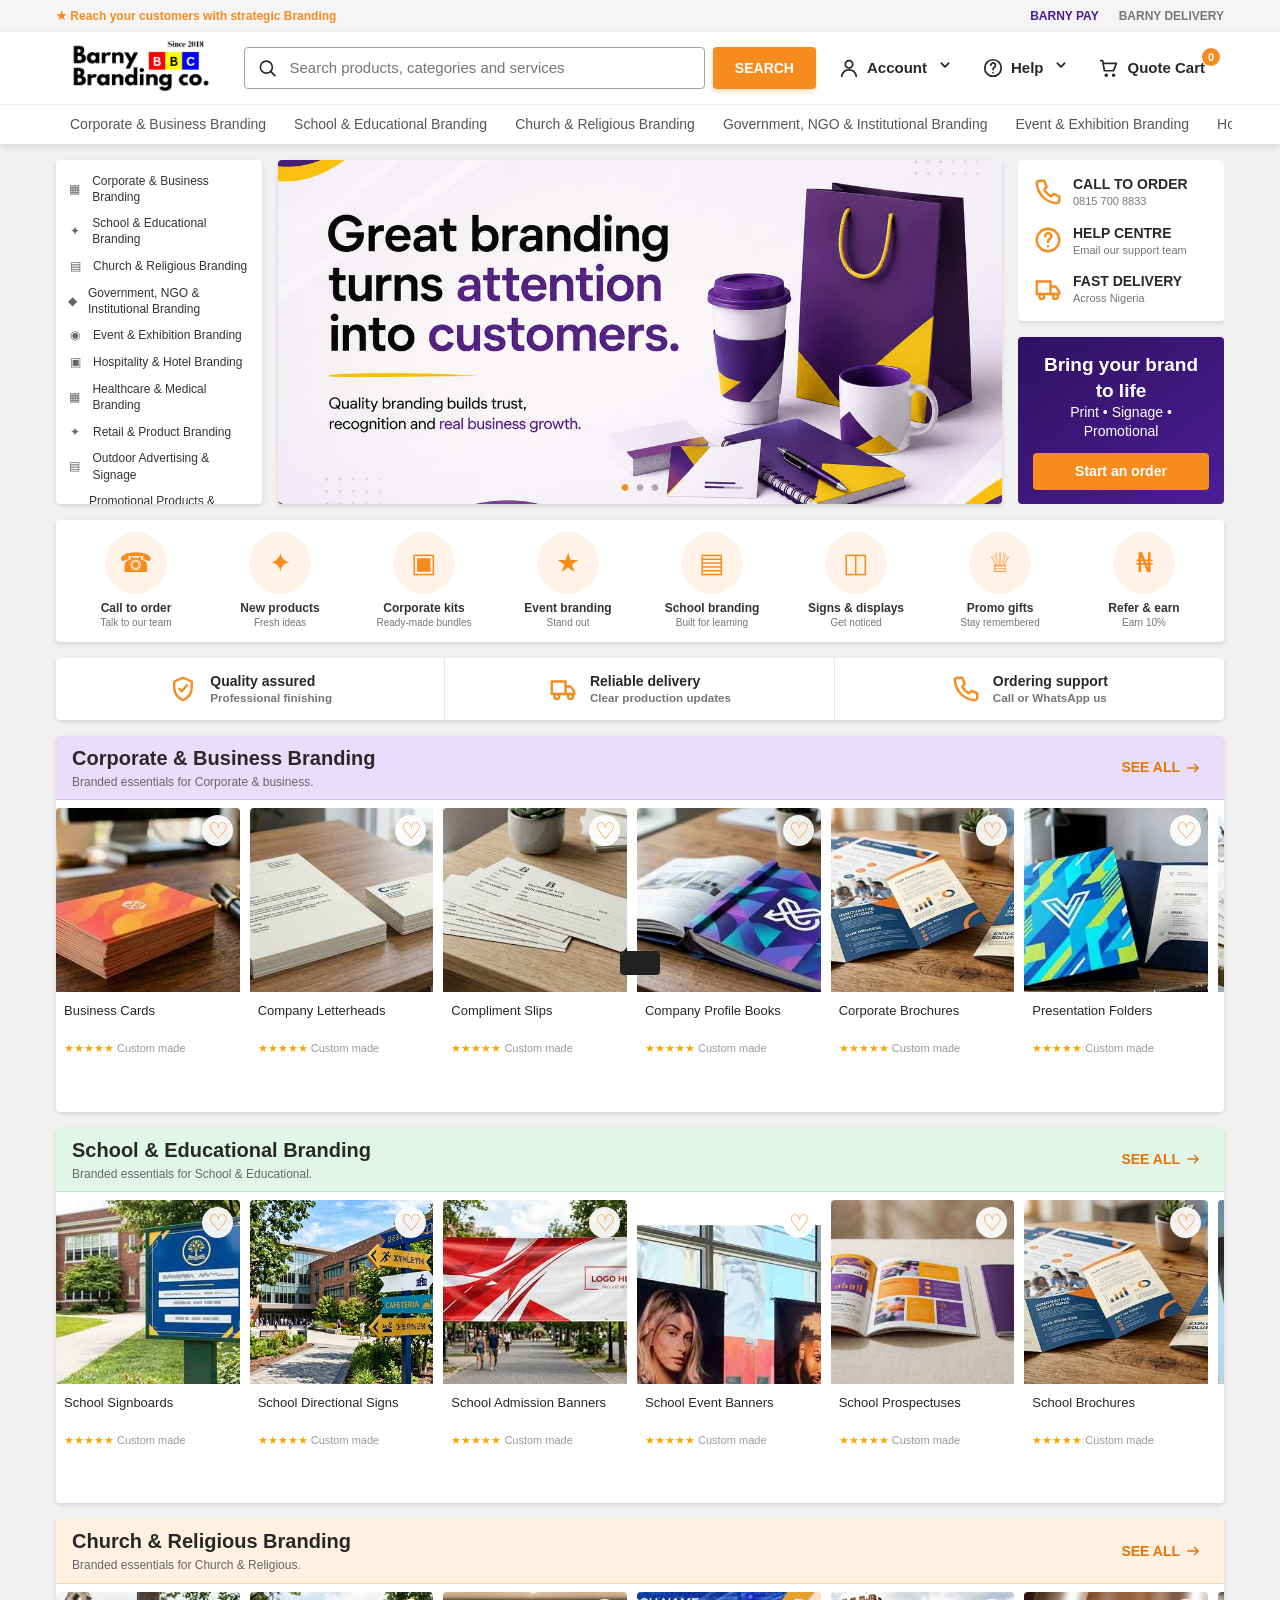
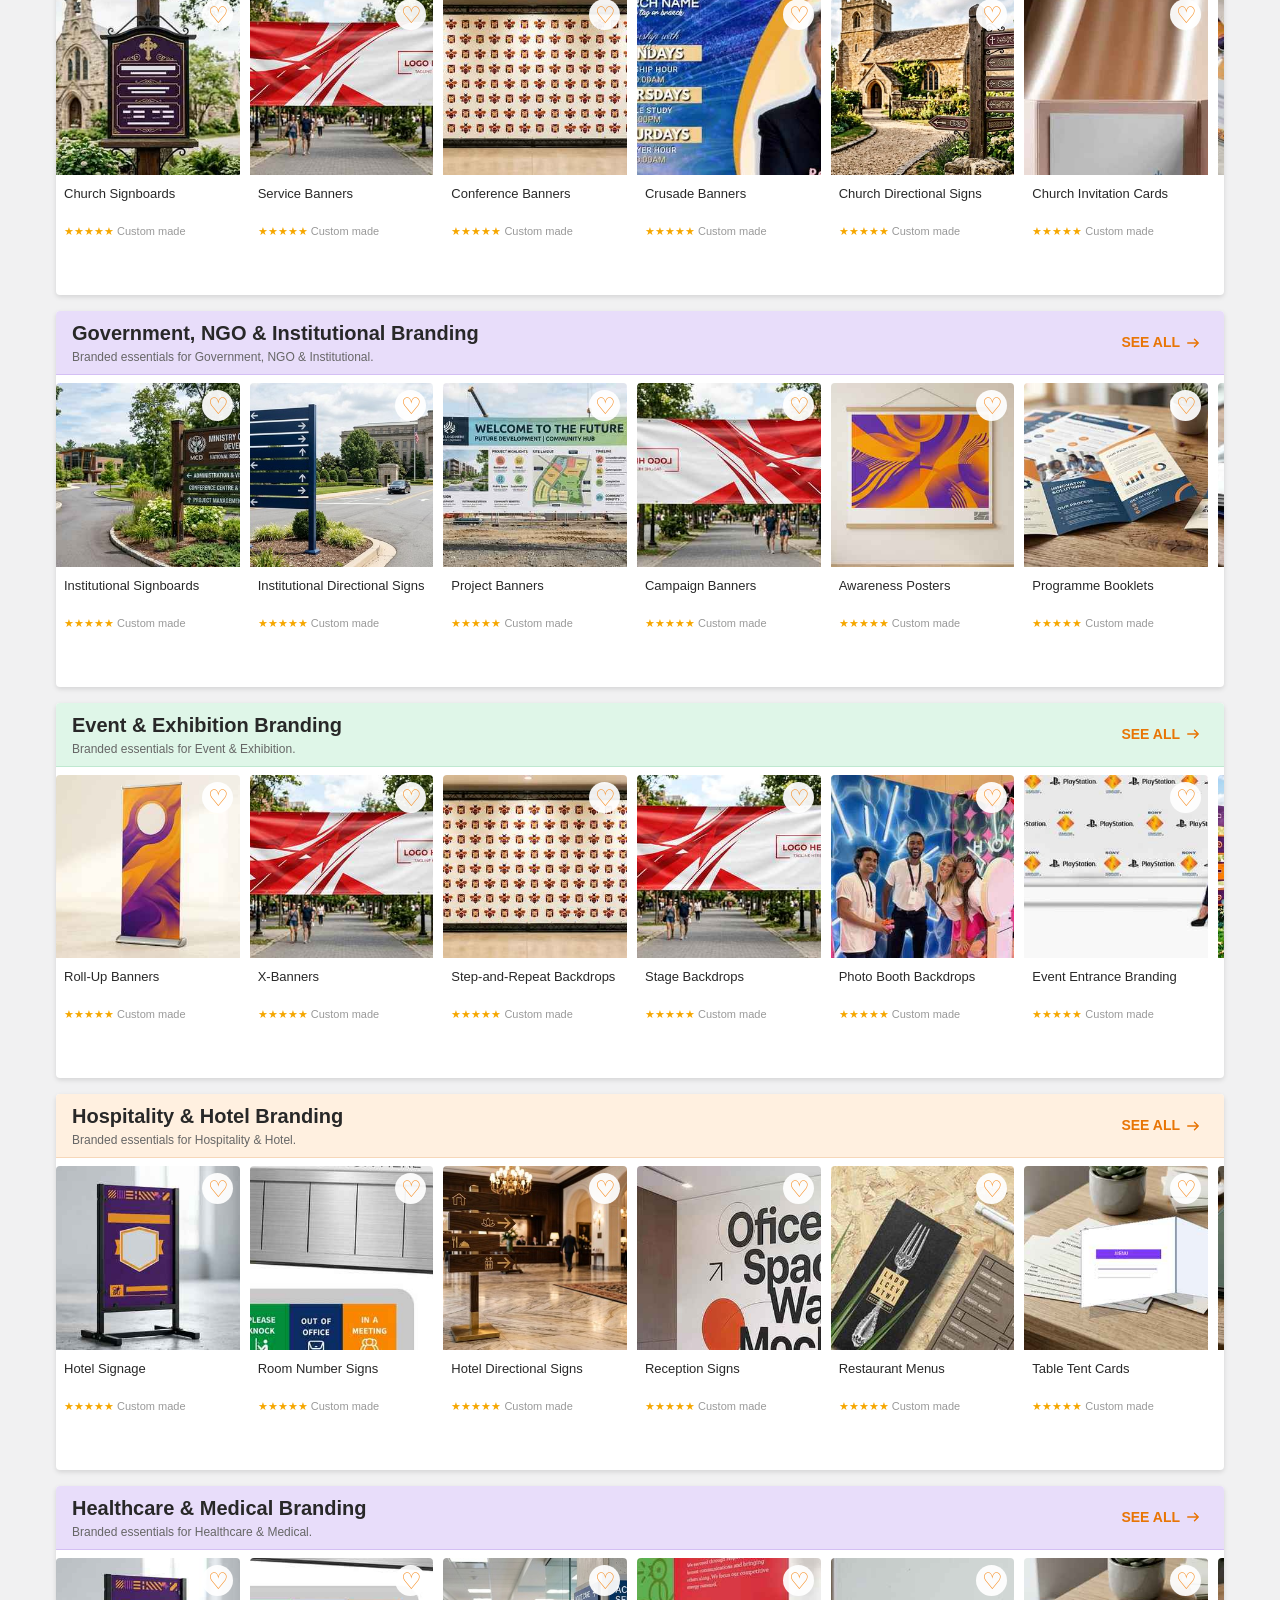
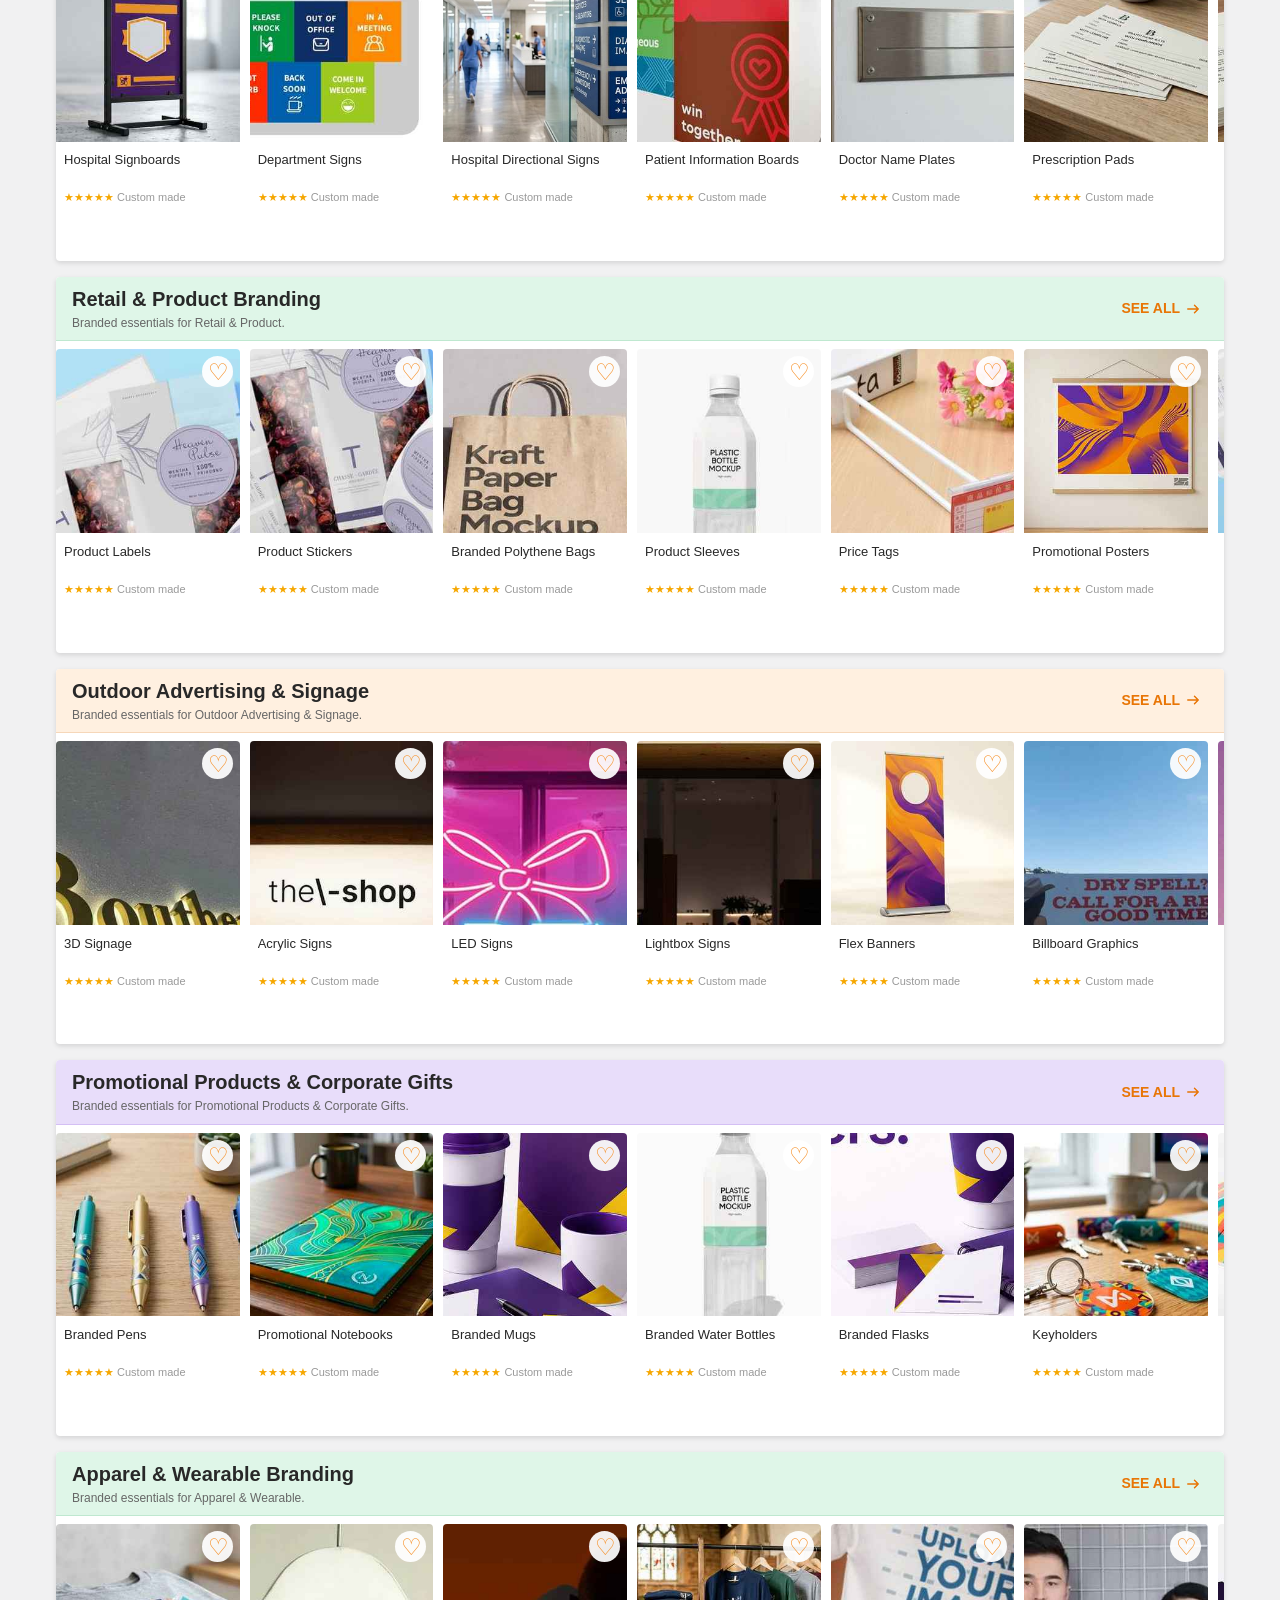
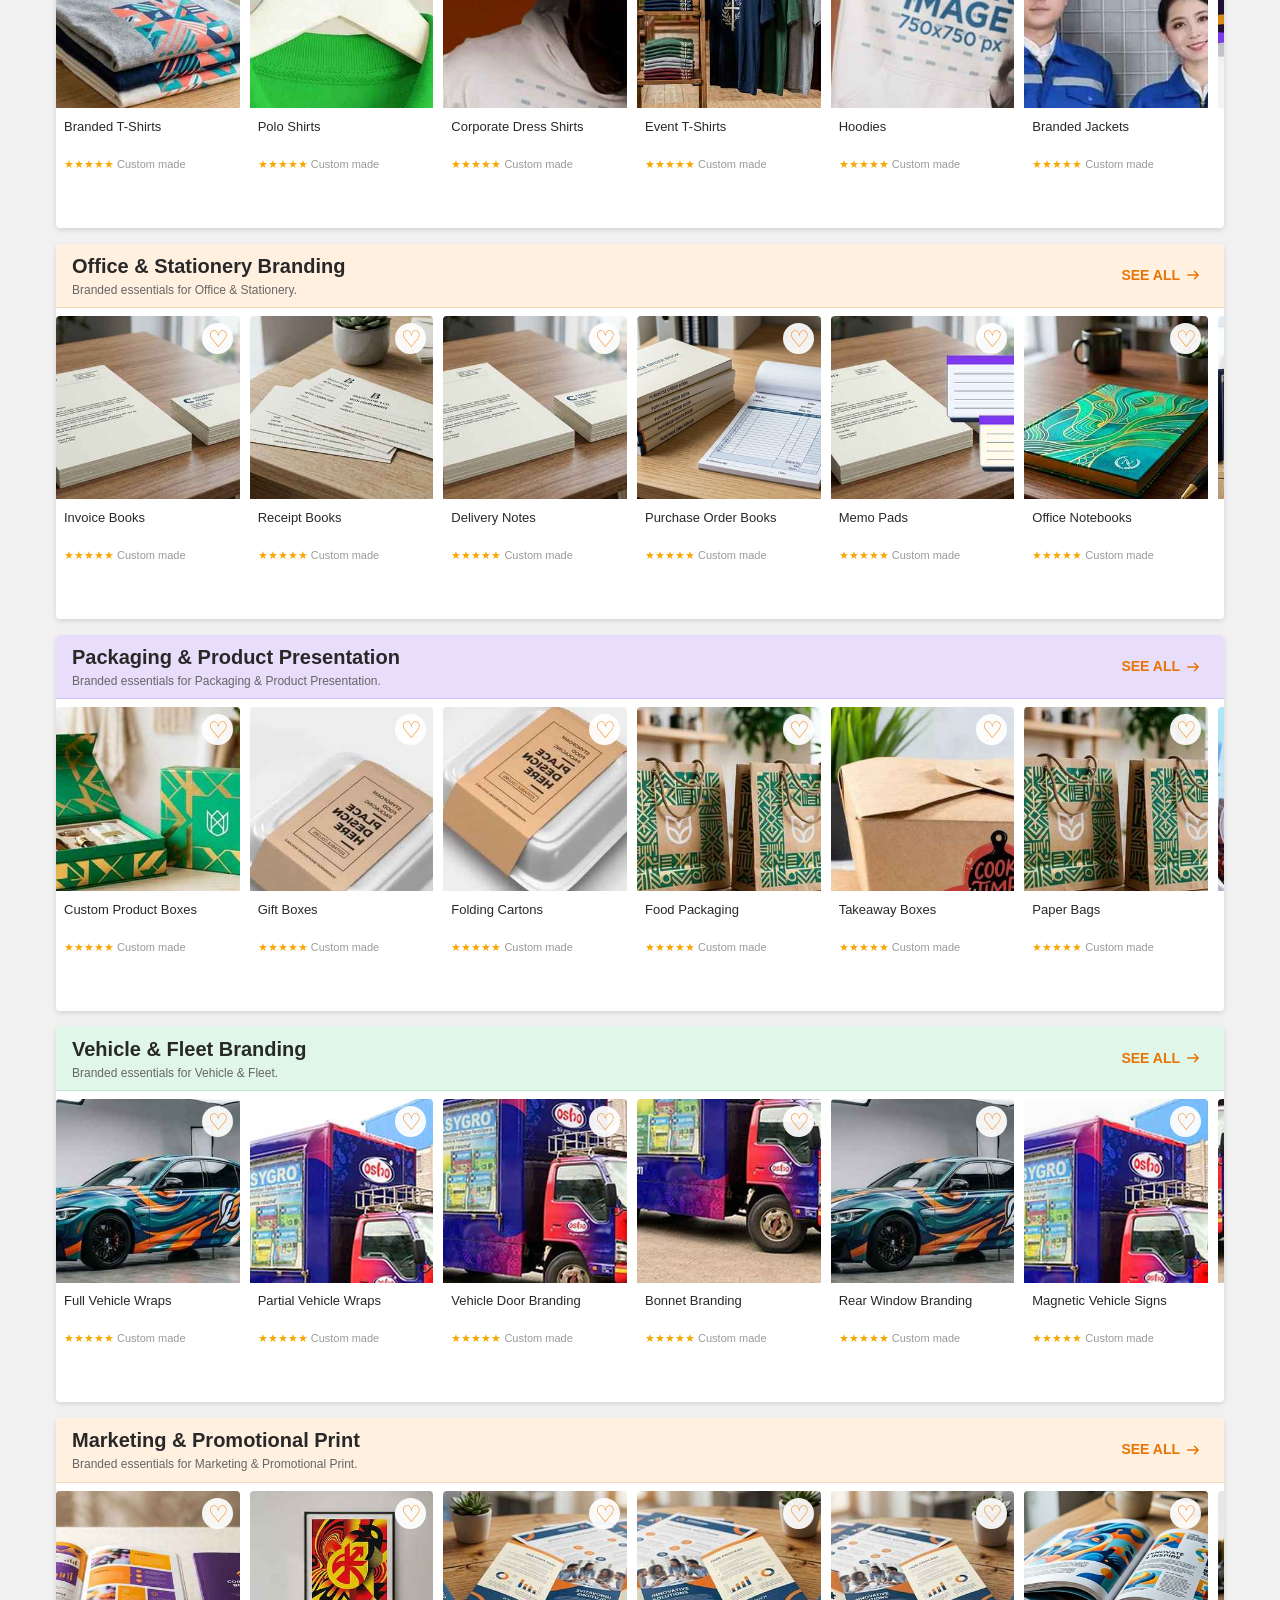
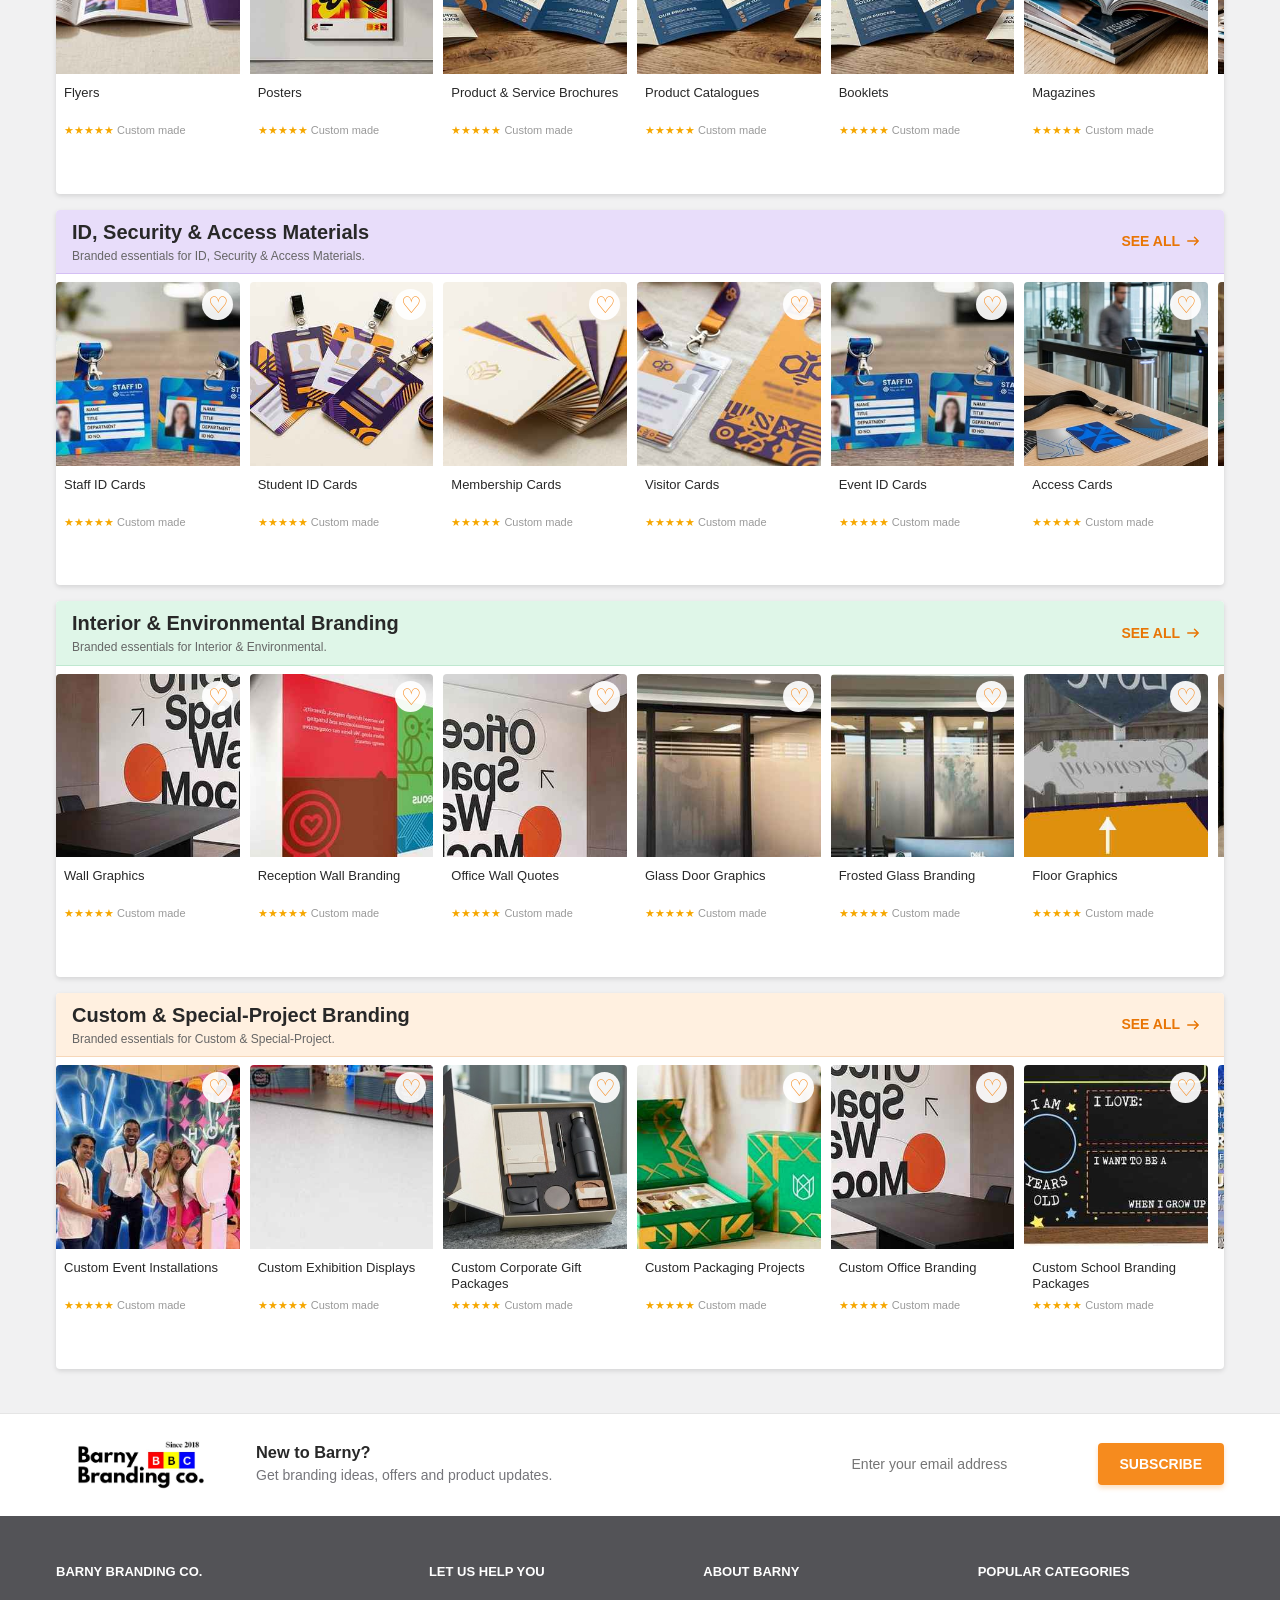
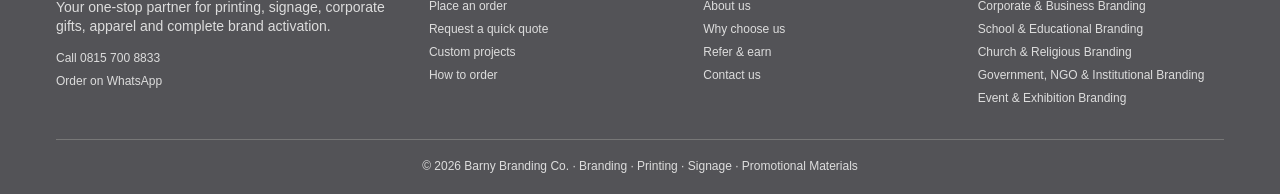
==== barny-ordering-site.html @ 915994c2 "Initial commit: existing storefront/portal + platform migration Adds supabase/migrations/002_platfor" ====
<!doctype html><html lang="en"><head><meta charset="utf-8"><meta name="viewport" content="width=device-width,initial-scale=1"><title>Barny Branding Co. | Order Print, Signage & Promotional Branding</title><meta name="description" content="Browse and request quotes for 234 custom branding products from Barny Branding Co."><style>
:root{--orange:#f68b1e;--orange-dark:#e87505;--purple:#4c1d95;--ink:#282828;--muted:#75757a;--bg:#f1f1f2;--line:#e5e5e5;--green:#15a85a;--shadow:0 2px 5px rgba(0,0,0,.12)}*{box-sizing:border-box}html{scroll-behavior:smooth;scroll-padding-top:140px}body{margin:0;background:var(--bg);color:var(--ink);font:14px/1.35 Arial,Helvetica,sans-serif}button,input,textarea,select{font:inherit}button,a{-webkit-tap-highlight-color:transparent}svg{width:22px;height:22px;fill:none;stroke:currentColor;stroke-width:1.9;stroke-linecap:round;stroke-linejoin:round}.wrap{max-width:1184px;margin:auto;padding:0 8px}.topline{height:32px;background:#f5f5f5;color:#555;font-size:12px}.topline .wrap{height:100%;display:flex;align-items:center;justify-content:space-between}.topline a{color:var(--orange);font-weight:700;text-decoration:none}.ventures{display:flex;gap:20px;font-weight:700;color:#777}.ventures span:first-child{color:var(--purple)}.header{position:sticky;top:0;z-index:50;background:#fff;box-shadow:0 2px 7px rgba(0,0,0,.13)}.headrow{height:72px;display:flex;align-items:center;gap:18px}.logo img{width:170px;height:54px;object-fit:contain}.search{display:flex;flex:1;gap:8px;min-width:0}.searchbox{height:42px;border:1px solid #a3a3a6;border-radius:4px;display:flex;align-items:center;gap:10px;padding:0 12px;flex:1}.searchbox:focus-within{border-color:var(--orange);box-shadow:0 0 0 1px var(--orange)}.searchbox input{border:0;outline:0;width:100%;font-size:15px}.search button,.orange-btn{height:42px;padding:0 22px;border:0;border-radius:4px;background:var(--orange);color:#fff;text-transform:uppercase;font-weight:700;box-shadow:0 3px 5px rgba(246,139,30,.28);cursor:pointer}.search button:hover,.orange-btn:hover{background:var(--orange-dark)}.head-action{display:flex;align-items:center;gap:7px;border:0;background:none;color:inherit;text-decoration:none;font-size:15px;font-weight:700;white-space:nowrap;padding:10px 4px;cursor:pointer}.head-action:hover{color:var(--orange)}.cart-count{background:var(--orange);color:#fff;border-radius:10px;font-size:11px;min-width:18px;padding:2px 5px;text-align:center;margin-left:-10px;margin-top:-22px}.navstrip{border-top:1px solid #eee;background:#fff}.navstrip .wrap{display:flex;overflow:auto;scrollbar-width:none}.navstrip button{padding:10px 14px;border:0;background:none;white-space:nowrap;color:#555;cursor:pointer}.navstrip button:hover{color:var(--orange)}main{padding:16px 0 28px}.hero-grid{display:grid;grid-template-columns:206px 1fr 206px;gap:16px;height:344px}.sidecats,.sideinfo,.slider{background:#fff;border-radius:4px;box-shadow:var(--shadow);overflow:hidden}.sidecats{padding:8px 0}.sidecats a{display:flex;align-items:center;gap:9px;padding:5px 10px;color:#333;text-decoration:none;font-size:12px;min-height:27px}.sidecats a span{width:18px;text-align:center;color:#666}.sidecats a:hover{color:var(--orange)}.slider{position:relative}.slide{position:absolute;inset:0;opacity:0;transition:opacity .5s}.slide.active{opacity:1}.slide img{width:100%;height:100%;object-fit:cover}.dots{position:absolute;bottom:12px;left:50%;transform:translateX(-50%);z-index:2;display:flex;gap:6px}.dots button{width:9px;height:9px;border-radius:50%;padding:0;border:1px solid #fff;background:#aaa}.dots button.active{background:var(--orange)}.sideinfo{background:transparent;box-shadow:none;display:grid;grid-template-rows:1fr 1fr;gap:16px}.info-card{background:#fff;border-radius:4px;box-shadow:var(--shadow);padding:15px}.info-line{display:flex;gap:10px;align-items:center;margin-bottom:15px;color:inherit;text-decoration:none}.info-line:last-child{margin:0}.info-line svg{color:var(--orange);width:30px;height:30px}.info-line b,.info-line small{display:block}.info-line small{font-size:11px;color:var(--muted)}.purple-card{background:linear-gradient(145deg,#2f1261,var(--purple));color:#fff;display:flex;flex-direction:column;justify-content:center;text-align:center}.purple-card b{font-size:19px}.purple-card a{margin-top:12px;color:#fff;background:var(--orange);padding:9px;border-radius:4px;text-decoration:none;font-weight:bold}.quicklinks{background:#fff;border-radius:4px;box-shadow:var(--shadow);margin:16px 0;padding:12px;display:grid;grid-template-columns:repeat(8,1fr);gap:8px}.quicklinks a{text-decoration:none;color:#333;text-align:center;min-width:0}.quicklinks span{margin:auto;width:62px;height:62px;border-radius:50%;display:grid;place-items:center;background:#fff3e8;color:var(--orange);font-size:27px}.quicklinks b,.quicklinks small{display:block;white-space:nowrap;overflow:hidden;text-overflow:ellipsis}.quicklinks b{font-size:12px;margin-top:6px}.quicklinks small{font-size:10px;color:var(--muted)}.trust{display:grid;grid-template-columns:repeat(3,1fr);background:#fff;border-radius:4px;margin-bottom:16px;box-shadow:var(--shadow)}.trust div{display:flex;gap:12px;align-items:center;justify-content:center;padding:14px;border-right:1px solid var(--line)}.trust div:last-child{border:0}.trust svg{color:var(--orange);width:30px;height:30px}.trust small{display:block;color:var(--muted)}.shelf{background:#fff;border-radius:4px;box-shadow:var(--shadow);margin:0 0 16px;overflow:hidden}.shelf-head{min-height:52px;background:#fff0e0;border-bottom:1px solid #f6d7b9;display:flex;align-items:center;justify-content:space-between;padding:9px 16px}.shelf:nth-of-type(3n+1) .shelf-head{background:#e8ddfa;border-color:#d4bff4}.shelf:nth-of-type(3n+2) .shelf-head{background:#dff6e8;border-color:#bfe8d0}.shelf-head h2{margin:0;font-size:20px}.shelf-head p{margin:2px 0 0;color:#666;font-size:12px}.see-all{border:0;background:none;text-transform:uppercase;color:var(--orange-dark);font-weight:700;display:flex;align-items:center;gap:4px;cursor:pointer}.see-all svg{width:18px}.rail{display:grid;grid-auto-flow:column;grid-auto-columns:calc((100% - 50px)/6);gap:10px;overflow-x:auto;padding:8px;scroll-snap-type:x proximity;scrollbar-width:thin}.product{position:relative;border-radius:4px;min-width:0;scroll-snap-align:start;overflow:hidden;transition:.2s;background:#fff}.product:hover{box-shadow:0 3px 12px rgba(0,0,0,.18);transform:translateY(-2px)}.product-open{display:block;width:100%;aspect-ratio:1;border:0;background:#fff;padding:0;cursor:pointer}.product img{width:100%;height:100%;object-fit:cover}.wish{position:absolute;right:7px;top:7px;z-index:2;width:31px;height:31px;border:0;border-radius:50%;background:rgba(255,255,255,.93);color:var(--orange);font-size:23px;cursor:pointer}.product-copy{padding:6px 8px 10px}.product h3{font-size:13px;font-weight:400;line-height:1.25;height:33px;overflow:hidden;margin:0 0 4px}.product p{display:none}.rating{color:#f6a700;font-size:11px;margin:5px 0}.rating span{color:#999}.add{width:100%;height:33px;border:0;border-radius:4px;background:var(--orange);color:#fff;font-weight:bold;display:flex;align-items:center;justify-content:center;gap:6px;opacity:0;cursor:pointer}.product:hover .add{opacity:1}.add svg{width:17px}.shelf.expanded .rail{grid-auto-flow:row;grid-template-columns:repeat(6,1fr);overflow:visible}.footer-news{background:#fff;color:var(--ink);padding:26px 0;border-top:1px solid var(--line)}.footer-news .wrap{display:flex;align-items:center;gap:30px}.footer-news img{width:170px;height:50px;object-fit:contain;background:#fff;border-radius:3px}.footer-news h3{margin:0}.footer-news p{margin:3px 0;color:var(--muted)}.newsletter{margin-left:auto;display:flex;gap:8px}.newsletter input{width:250px;padding:12px;border-radius:3px;border:0}footer{background:#535357;color:#ddd;padding:30px 0 20px}.footgrid{display:grid;grid-template-columns:1.4fr 1fr 1fr 1fr;gap:28px}footer h4{color:#fff;text-transform:uppercase;font-size:13px}footer a{display:block;color:#ddd;text-decoration:none;font-size:12px;margin:7px 0}footer a:hover{text-decoration:underline}.copyright{border-top:1px solid #777;margin-top:25px;padding-top:18px;text-align:center;font-size:12px}.overlay{position:fixed;inset:0;background:rgba(0,0,0,.55);z-index:90;display:none}.overlay.open{display:block}.drawer{position:absolute;right:0;top:0;height:100%;width:min(430px,96vw);background:#fff;display:flex;flex-direction:column}.drawer-head{display:flex;justify-content:space-between;align-items:center;padding:18px;border-bottom:1px solid var(--line)}.drawer-head h2{margin:0}.iconbtn{border:0;background:none;cursor:pointer}.cart-list{padding:12px;overflow:auto;flex:1}.cart-empty{text-align:center;padding:60px 20px;color:#777}.cart-item{display:grid;grid-template-columns:70px 1fr auto;gap:10px;border-bottom:1px solid var(--line);padding:10px 0}.cart-item img{width:70px;height:70px;object-fit:cover}.cart-item h4{margin:0;font-size:13px}.qty{display:flex;gap:9px;align-items:center;margin-top:9px}.qty button{border:0;background:var(--orange);color:#fff;width:26px;height:26px;border-radius:3px}.remove{border:0;background:none;color:#d33;cursor:pointer}.drawer-foot{padding:14px;border-top:1px solid var(--line)}.drawer-foot .orange-btn{width:100%}.budget-note{margin:0 0 12px;padding:12px 13px;border-radius:5px;background:#fff5e9;border:1px solid #f6d2ab;color:#5b3a19;font-size:12px;line-height:1.5}.budget-note strong{display:block;color:var(--orange-dark);font-size:13px;margin-bottom:2px}.budget-note.after{margin:12px 0 0;background:#f4eefc;border-color:#d9c9ef;color:#4c3566}.modal{position:fixed;inset:0;background:rgba(0,0,0,.55);z-index:100;display:none;place-items:center;padding:15px}.modal.open{display:grid}.modal-card{position:relative;background:#fff;width:min(760px,100%);max-height:92vh;overflow:auto;border-radius:5px;padding:18px;display:grid;grid-template-columns:1fr 1fr;gap:22px}.modal-card>img{width:100%;aspect-ratio:1;object-fit:cover}.modal-card h2{font-size:23px}.modal-close{position:absolute;right:10px;top:10px;background:#fff;border-radius:50%;box-shadow:var(--shadow);z-index:2}.modal-card label{font-weight:bold;display:block;margin:12px 0 5px}.modal-card input,.modal-card textarea,.modal-card select{width:100%;padding:10px;border:1px solid #aaa;border-radius:4px}.modal-card textarea{min-height:80px}.info-page{display:block;max-width:820px;padding:32px}.info-page h2{margin:0 45px 8px 0;font-size:27px}.info-page .lead{font-size:16px;color:#666;max-width:690px}.info-grid{display:grid;grid-template-columns:repeat(3,1fr);gap:14px;margin-top:22px}.info-block{padding:18px;border:1px solid var(--line);border-radius:5px;background:#fafafa}.info-block .number{width:38px;height:38px;border-radius:50%;display:grid;place-items:center;background:var(--orange);color:#fff;font-size:18px;font-weight:bold;margin-bottom:12px}.info-block h3{margin:0 0 8px}.info-block p{margin:0;color:#666;line-height:1.55}.contact-options{display:grid;grid-template-columns:1fr 1fr;gap:14px;margin-top:22px}.contact-options a{display:flex;align-items:center;gap:12px;padding:18px;border:1px solid var(--line);border-radius:5px;color:var(--ink);text-decoration:none}.contact-options a:hover{border-color:var(--orange);color:var(--orange)}.contact-options svg{width:30px;height:30px;color:var(--orange)}.info-cta{display:inline-flex!important;margin-top:20px;align-items:center;justify-content:center;text-decoration:none}.toast{position:fixed;left:50%;bottom:25px;z-index:120;transform:translate(-50%,100px);background:#222;color:#fff;border-radius:4px;padding:12px 20px;transition:.3s}.toast.show{transform:translate(-50%,0)}
@media(max-width:950px){.hero-grid{grid-template-columns:190px 1fr}.sideinfo{display:none}.rail{grid-auto-columns:calc((100% - 30px)/4)}.quicklinks{grid-template-columns:repeat(4,1fr)}.head-action span.label,.head-action .chev{display:none}.shelf.expanded .rail{grid-template-columns:repeat(4,1fr)}}
@media(max-width:650px){.topline,.navstrip,.sidecats,.head-action.help{display:none}.headrow{height:auto;padding:8px;display:grid;grid-template-columns:1fr auto auto}.logo img{width:135px;height:42px}.search{grid-column:1/-1;grid-row:2}.search button{padding:0 12px}.hero-grid{display:block;height:210px}.slider{height:210px}main{padding-top:8px}.quicklinks{grid-template-columns:repeat(4,1fr);margin:10px 0}.quicklinks span{width:50px;height:50px}.trust{grid-template-columns:1fr}.trust div{justify-content:flex-start;border-right:0;border-bottom:1px solid var(--line);padding:9px 14px}.shelf-head p{display:none}.shelf-head h2{font-size:16px}.see-all{font-size:11px}.rail{grid-auto-columns:calc((100% - 20px)/2.35)}.product .add{opacity:1}.shelf.expanded .rail{grid-template-columns:repeat(2,1fr)}.footer-news .wrap{display:block}.newsletter{margin-top:15px}.newsletter input{width:100%}.footgrid{grid-template-columns:1fr 1fr}.modal-card{grid-template-columns:1fr}.info-grid,.contact-options{grid-template-columns:1fr}.info-page{padding:24px 18px}}
</style></head><body>
<div class="topline"><div class="wrap"><a href="#top">★ Reach your customers with strategic Branding</a><div class="ventures"><span>BARNY PAY</span><span>BARNY DELIVERY</span></div></div></div>
<header class="header"><div class="wrap headrow"><a class="logo" href="#top"><img src="[data-uri]" alt="Barny Branding Co."></a><form class="search" id="searchForm"><label class="searchbox"><svg viewBox="0 0 24 24" aria-hidden="true"><circle cx="11" cy="11" r="7"/><path d="m16 16 5 5"/></svg><input id="searchInput" placeholder="Search products, categories and services" aria-label="Search catalogue"></label><button>Search</button></form><a class="head-action user" href="account/login.html"><svg viewBox="0 0 24 24" aria-hidden="true"><circle cx="12" cy="8" r="4"/><path d="M4 21c1-5 4-7 8-7s7 2 8 7"/></svg><span class="label">Account</span><span class="chev"><svg viewBox="0 0 24 24" aria-hidden="true"><path d="m8 10 4 4 4-4"/></svg></span></a><a class="head-action help" href="mailto:barnybranding@gmail.com"><svg viewBox="0 0 24 24" aria-hidden="true"><circle cx="12" cy="12" r="9"/><path d="M9.7 9a2.5 2.5 0 1 1 3.8 2.1c-1 .6-1.5 1.1-1.5 2.4"/><path d="M12 17h.01"/></svg><span class="label">Help</span><span class="chev"><svg viewBox="0 0 24 24" aria-hidden="true"><path d="m8 10 4 4 4-4"/></svg></span></a><button class="head-action" id="cartBtn"><svg viewBox="0 0 24 24" aria-hidden="true"><path d="M3 4h2l2 11h10l3-8H6"/><circle cx="9" cy="20" r="1"/><circle cx="17" cy="20" r="1"/></svg><span class="label">Quote Cart</span><b class="cart-count" id="cartCount">0</b></button></div><nav class="navstrip"><div class="wrap"><button data-jump="cat-corporate">Corporate &amp; Business Branding</button><button data-jump="cat-school">School &amp; Educational Branding</button><button data-jump="cat-church">Church &amp; Religious Branding</button><button data-jump="cat-government">Government, NGO &amp; Institutional Branding</button><button data-jump="cat-event">Event &amp; Exhibition Branding</button><button data-jump="cat-hospitality">Hospitality &amp; Hotel Branding</button><button data-jump="cat-healthcare">Healthcare &amp; Medical Branding</button><button data-jump="cat-retail">Retail &amp; Product Branding</button><button data-jump="cat-outdoor">Outdoor Advertising &amp; Signage</button><button data-jump="cat-promotional">Promotional Products &amp; Corporate Gifts</button><button data-jump="cat-apparel">Apparel &amp; Wearable Branding</button><button data-jump="cat-office">Office &amp; Stationery Branding</button><button data-jump="cat-packaging">Packaging &amp; Product Presentation</button><button data-jump="cat-vehicle">Vehicle &amp; Fleet Branding</button><button data-jump="cat-marketing">Marketing &amp; Promotional Print</button><button data-jump="cat-id">ID, Security &amp; Access Materials</button><button data-jump="cat-interior">Interior &amp; Environmental Branding</button><button data-jump="cat-custom">Custom &amp; Special-Project Branding</button></div></nav></header>
<main id="top"><div class="wrap"><section class="hero-grid"><nav class="sidecats"><a href="#cat-corporate"><span>▦</span>Corporate &amp; Business Branding</a><a href="#cat-school"><span>✦</span>School &amp; Educational Branding</a><a href="#cat-church"><span>▤</span>Church &amp; Religious Branding</a><a href="#cat-government"><span>◆</span>Government, NGO &amp; Institutional Branding</a><a href="#cat-event"><span>◉</span>Event &amp; Exhibition Branding</a><a href="#cat-hospitality"><span>▣</span>Hospitality &amp; Hotel Branding</a><a href="#cat-healthcare"><span>▦</span>Healthcare &amp; Medical Branding</a><a href="#cat-retail"><span>✦</span>Retail &amp; Product Branding</a><a href="#cat-outdoor"><span>▤</span>Outdoor Advertising &amp; Signage</a><a href="#cat-promotional"><span>◆</span>Promotional Products &amp; Corporate Gifts</a><a href="#cat-apparel"><span>◉</span>Apparel &amp; Wearable Branding</a><a href="#cat-office"><span>▣</span>Office &amp; Stationery Branding</a></nav><div class="slider" id="slider"><div class="slide active"><img src="[data-uri]" alt="Great branding turns attention into customers, featuring branded drinkware, packaging, stationery and shopping bags."></div><div class="slide "><img src="[data-uri]" alt="Promotional branded T-shirt offer with a model and a collection of printed shirts."></div><div class="slide "><img src="[data-uri]" alt="Barny Branding Co. selling points: quality services, swift production and fast delivery, with branded print materials and clothing."></div><div class="dots"><button class="active" data-slide="0" aria-label="Show slide 1"></button><button class="" data-slide="1" aria-label="Show slide 2"></button><button class="" data-slide="2" aria-label="Show slide 3"></button></div></div><aside class="sideinfo"><div class="info-card"><a class="info-line" href="#call-to-order"><svg viewBox="0 0 24 24" aria-hidden="true"><path d="M6 3h3l2 5-2 2c1.3 2.7 2.8 4.2 5.5 5.5l2-2 4.5 2V19c0 1-1 2-2 2C10 20 4 14 3 5c0-1 1-2 3-2z"/></svg><div><b>CALL TO ORDER</b><small>0815 700 8833</small></div></a><a class="info-line" href="mailto:barnybranding@gmail.com"><svg viewBox="0 0 24 24" aria-hidden="true"><circle cx="12" cy="12" r="9"/><path d="M9.7 9a2.5 2.5 0 1 1 3.8 2.1c-1 .6-1.5 1.1-1.5 2.4"/><path d="M12 17h.01"/></svg><div><b>HELP CENTRE</b><small>Email our support team</small></div></a><div class="info-line"><svg viewBox="0 0 24 24" aria-hidden="true"><path d="M3 6h11v10H3zM14 10h4l3 4v2h-7z"/><circle cx="7" cy="18" r="2"/><circle cx="18" cy="18" r="2"/></svg><div><b>FAST DELIVERY</b><small>Across Nigeria</small></div></div></div><div class="info-card purple-card"><b>Bring your brand to life</b><span>Print • Signage • Promotional</span><a href="#quote">Start an order</a></div></aside></section><section class="quicklinks"><a href="#call-to-order"><span>☎</span><b>Call to order</b><small>Talk to our team</small></a><a href="#cat-custom"><span>✦</span><b>New products</b><small>Fresh ideas</small></a><a href="#cat-corporate"><span>▣</span><b>Corporate kits</b><small>Ready-made bundles</small></a><a href="#cat-event"><span>★</span><b>Event branding</b><small>Stand out</small></a><a href="#cat-school"><span>▤</span><b>School branding</b><small>Built for learning</small></a><a href="#cat-outdoor"><span>◫</span><b>Signs &amp; displays</b><small>Get noticed</small></a><a href="#cat-promotional"><span>♕</span><b>Promo gifts</b><small>Stay remembered</small></a><a href="#refer"><span>₦</span><b>Refer &amp; earn</b><small>Earn 10%</small></a></section><section class="trust"><div><svg viewBox="0 0 24 24" aria-hidden="true"><path d="M12 3 5 6v5c0 5 3 8 7 10 4-2 7-5 7-10V6z"/><path d="m9 12 2 2 4-5"/></svg><b>Quality assured<small>Professional finishing</small></b></div><div><svg viewBox="0 0 24 24" aria-hidden="true"><path d="M3 6h11v10H3zM14 10h4l3 4v2h-7z"/><circle cx="7" cy="18" r="2"/><circle cx="18" cy="18" r="2"/></svg><b>Reliable delivery<small>Clear production updates</small></b></div><div><svg viewBox="0 0 24 24" aria-hidden="true"><path d="M6 3h3l2 5-2 2c1.3 2.7 2.8 4.2 5.5 5.5l2-2 4.5 2V19c0 1-1 2-2 2C10 20 4 14 3 5c0-1 1-2 3-2z"/></svg><b>Ordering support<small>Call or WhatsApp us</small></b></div></section><section class="shelf" id="cat-corporate"><header class="shelf-head"><div><h2>Corporate &amp; Business Branding</h2><p>Branded essentials for Corporate &amp; business.</p></div><button class="see-all" data-expand="cat-corporate">See all <svg viewBox="0 0 24 24" aria-hidden="true"><path d="M5 12h14m-5-5 5 5-5 5"/></svg></button></header><div class="rail"><article class="product" data-name="business cards" data-cat="corporate &amp; business branding">
          <button class="wish" aria-label="Save Business Cards">♡</button>
          <button class="product-open" data-id="1"><img loading="lazy" src="[data-uri]" alt="Business Cards"></button>
          <div class="product-copy"><h3>Business Cards</h3><p>Professional identity for every important interaction.</p><div class="rating">★★★★★ <span>Custom made</span></div><button class="add" data-id="1"><svg viewBox="0 0 24 24" aria-hidden="true"><path d="M3 4h2l2 11h10l3-8H6"/><circle cx="9" cy="20" r="1"/><circle cx="17" cy="20" r="1"/></svg> Add to quote</button></div>
        </article><article class="product" data-name="company letterheads" data-cat="corporate &amp; business branding">
          <button class="wish" aria-label="Save Company Letterheads">♡</button>
          <button class="product-open" data-id="2"><img loading="lazy" src="[data-uri]" alt="Company Letterheads"></button>
          <div class="product-copy"><h3>Company Letterheads</h3><p>Thoughtful branding for confident communication.</p><div class="rating">★★★★★ <span>Custom made</span></div><button class="add" data-id="2"><svg viewBox="0 0 24 24" aria-hidden="true"><path d="M3 4h2l2 11h10l3-8H6"/><circle cx="9" cy="20" r="1"/><circle cx="17" cy="20" r="1"/></svg> Add to quote</button></div>
        </article><article class="product" data-name="compliment slips" data-cat="corporate &amp; business branding">
          <button class="wish" aria-label="Save Compliment Slips">♡</button>
          <button class="product-open" data-id="3"><img loading="lazy" src="[data-uri]" alt="Compliment Slips"></button>
          <div class="product-copy"><h3>Compliment Slips</h3><p>Thoughtful branding for confident communication.</p><div class="rating">★★★★★ <span>Custom made</span></div><button class="add" data-id="3"><svg viewBox="0 0 24 24" aria-hidden="true"><path d="M3 4h2l2 11h10l3-8H6"/><circle cx="9" cy="20" r="1"/><circle cx="17" cy="20" r="1"/></svg> Add to quote</button></div>
        </article><article class="product" data-name="company profile books" data-cat="corporate &amp; business branding">
          <button class="wish" aria-label="Save Company Profile Books">♡</button>
          <button class="product-open" data-id="4"><img loading="lazy" src="[data-uri]" alt="Company Profile Books"></button>
          <div class="product-copy"><h3>Company Profile Books</h3><p>Polished print that keeps information clear.</p><div class="rating">★★★★★ <span>Custom made</span></div><button class="add" data-id="4"><svg viewBox="0 0 24 24" aria-hidden="true"><path d="M3 4h2l2 11h10l3-8H6"/><circle cx="9" cy="20" r="1"/><circle cx="17" cy="20" r="1"/></svg> Add to quote</button></div>
        </article><article class="product" data-name="corporate brochures" data-cat="corporate &amp; business branding">
          <button class="wish" aria-label="Save Corporate Brochures">♡</button>
          <button class="product-open" data-id="5"><img loading="lazy" src="[data-uri]" alt="Corporate Brochures"></button>
          <div class="product-copy"><h3>Corporate Brochures</h3><p>Polished print that keeps information clear.</p><div class="rating">★★★★★ <span>Custom made</span></div><button class="add" data-id="5"><svg viewBox="0 0 24 24" aria-hidden="true"><path d="M3 4h2l2 11h10l3-8H6"/><circle cx="9" cy="20" r="1"/><circle cx="17" cy="20" r="1"/></svg> Add to quote</button></div>
        </article><article class="product" data-name="presentation folders" data-cat="corporate &amp; business branding">
          <button class="wish" aria-label="Save Presentation Folders">♡</button>
          <button class="product-open" data-id="6"><img loading="lazy" src="[data-uri]" alt="Presentation Folders"></button>
          <div class="product-copy"><h3>Presentation Folders</h3><p>Polished print that keeps information clear.</p><div class="rating">★★★★★ <span>Custom made</span></div><button class="add" data-id="6"><svg viewBox="0 0 24 24" aria-hidden="true"><path d="M3 4h2l2 11h10l3-8H6"/><circle cx="9" cy="20" r="1"/><circle cx="17" cy="20" r="1"/></svg> Add to quote</button></div>
        </article><article class="product" data-name="company envelopes" data-cat="corporate &amp; business branding">
          <button class="wish" aria-label="Save Company Envelopes">♡</button>
          <button class="product-open" data-id="7"><img loading="lazy" src="[data-uri]" alt="Company Envelopes"></button>
          <div class="product-copy"><h3>Company Envelopes</h3><p>Polished print that keeps information clear.</p><div class="rating">★★★★★ <span>Custom made</span></div><button class="add" data-id="7"><svg viewBox="0 0 24 24" aria-hidden="true"><path d="M3 4h2l2 11h10l3-8H6"/><circle cx="9" cy="20" r="1"/><circle cx="17" cy="20" r="1"/></svg> Add to quote</button></div>
        </article><article class="product" data-name="executive corporate notebooks" data-cat="corporate &amp; business branding">
          <button class="wish" aria-label="Save Executive Corporate Notebooks">♡</button>
          <button class="product-open" data-id="8"><img loading="lazy" src="[data-uri]" alt="Executive Corporate Notebooks"></button>
          <div class="product-copy"><h3>Executive Corporate Notebooks</h3><p>Polished print that keeps information clear.</p><div class="rating">★★★★★ <span>Custom made</span></div><button class="add" data-id="8"><svg viewBox="0 0 24 24" aria-hidden="true"><path d="M3 4h2l2 11h10l3-8H6"/><circle cx="9" cy="20" r="1"/><circle cx="17" cy="20" r="1"/></svg> Add to quote</button></div>
        </article><article class="product" data-name="corporate calendars" data-cat="corporate &amp; business branding">
          <button class="wish" aria-label="Save Corporate Calendars">♡</button>
          <button class="product-open" data-id="9"><img loading="lazy" src="[data-uri]" alt="Corporate Calendars"></button>
          <div class="product-copy"><h3>Corporate Calendars</h3><p>Polished print that keeps information clear.</p><div class="rating">★★★★★ <span>Custom made</span></div><button class="add" data-id="9"><svg viewBox="0 0 24 24" aria-hidden="true"><path d="M3 4h2l2 11h10l3-8H6"/><circle cx="9" cy="20" r="1"/><circle cx="17" cy="20" r="1"/></svg> Add to quote</button></div>
        </article><article class="product" data-name="desk name plates" data-cat="corporate &amp; business branding">
          <button class="wish" aria-label="Save Desk Name Plates">♡</button>
          <button class="product-open" data-id="10"><img loading="lazy" src="[data-uri]" alt="Desk Name Plates"></button>
          <div class="product-copy"><h3>Desk Name Plates</h3><p>Clear, durable guidance for every visitor.</p><div class="rating">★★★★★ <span>Custom made</span></div><button class="add" data-id="10"><svg viewBox="0 0 24 24" aria-hidden="true"><path d="M3 4h2l2 11h10l3-8H6"/><circle cx="9" cy="20" r="1"/><circle cx="17" cy="20" r="1"/></svg> Add to quote</button></div>
        </article><article class="product" data-name="door name plates" data-cat="corporate &amp; business branding">
          <button class="wish" aria-label="Save Door Name Plates">♡</button>
          <button class="product-open" data-id="11"><img loading="lazy" src="[data-uri]" alt="Door Name Plates"></button>
          <div class="product-copy"><h3>Door Name Plates</h3><p>Clear, durable guidance for every visitor.</p><div class="rating">★★★★★ <span>Custom made</span></div><button class="add" data-id="11"><svg viewBox="0 0 24 24" aria-hidden="true"><path d="M3 4h2l2 11h10l3-8H6"/><circle cx="9" cy="20" r="1"/><circle cx="17" cy="20" r="1"/></svg> Add to quote</button></div>
        </article><article class="product" data-name="corporate wall graphics" data-cat="corporate &amp; business branding">
          <button class="wish" aria-label="Save Corporate Wall Graphics">♡</button>
          <button class="product-open" data-id="12"><img loading="lazy" src="[data-uri]" alt="Corporate Wall Graphics"></button>
          <div class="product-copy"><h3>Corporate Wall Graphics</h3><p>High-impact visuals made for attention.</p><div class="rating">★★★★★ <span>Custom made</span></div><button class="add" data-id="12"><svg viewBox="0 0 24 24" aria-hidden="true"><path d="M3 4h2l2 11h10l3-8H6"/><circle cx="9" cy="20" r="1"/><circle cx="17" cy="20" r="1"/></svg> Add to quote</button></div>
        </article><article class="product" data-name="brand guidelines booklets" data-cat="corporate &amp; business branding">
          <button class="wish" aria-label="Save Brand Guidelines Booklets">♡</button>
          <button class="product-open" data-id="13"><img loading="lazy" src="[data-uri]" alt="Brand Guidelines Booklets"></button>
          <div class="product-copy"><h3>Brand Guidelines Booklets</h3><p>Polished print that keeps information clear.</p><div class="rating">★★★★★ <span>Custom made</span></div><button class="add" data-id="13"><svg viewBox="0 0 24 24" aria-hidden="true"><path d="M3 4h2l2 11h10l3-8H6"/><circle cx="9" cy="20" r="1"/><circle cx="17" cy="20" r="1"/></svg> Add to quote</button></div>
        </article></div></section><section class="shelf" id="cat-school"><header class="shelf-head"><div><h2>School &amp; Educational Branding</h2><p>Branded essentials for School &amp; Educational.</p></div><button class="see-all" data-expand="cat-school">See all <svg viewBox="0 0 24 24" aria-hidden="true"><path d="M5 12h14m-5-5 5 5-5 5"/></svg></button></header><div class="rail"><article class="product" data-name="school signboards" data-cat="school &amp; educational branding">
          <button class="wish" aria-label="Save School Signboards">♡</button>
          <button class="product-open" data-id="14"><img loading="lazy" src="[data-uri]" alt="School Signboards"></button>
          <div class="product-copy"><h3>School Signboards</h3><p>Clear, durable guidance for every visitor.</p><div class="rating">★★★★★ <span>Custom made</span></div><button class="add" data-id="14"><svg viewBox="0 0 24 24" aria-hidden="true"><path d="M3 4h2l2 11h10l3-8H6"/><circle cx="9" cy="20" r="1"/><circle cx="17" cy="20" r="1"/></svg> Add to quote</button></div>
        </article><article class="product" data-name="school directional signs" data-cat="school &amp; educational branding">
          <button class="wish" aria-label="Save School Directional Signs">♡</button>
          <button class="product-open" data-id="15"><img loading="lazy" src="[data-uri]" alt="School Directional Signs"></button>
          <div class="product-copy"><h3>School Directional Signs</h3><p>Clear, durable guidance for every visitor.</p><div class="rating">★★★★★ <span>Custom made</span></div><button class="add" data-id="15"><svg viewBox="0 0 24 24" aria-hidden="true"><path d="M3 4h2l2 11h10l3-8H6"/><circle cx="9" cy="20" r="1"/><circle cx="17" cy="20" r="1"/></svg> Add to quote</button></div>
        </article><article class="product" data-name="school admission banners" data-cat="school &amp; educational branding">
          <button class="wish" aria-label="Save School Admission Banners">♡</button>
          <button class="product-open" data-id="16"><img loading="lazy" src="[data-uri]" alt="School Admission Banners"></button>
          <div class="product-copy"><h3>School Admission Banners</h3><p>High-impact visuals made for attention.</p><div class="rating">★★★★★ <span>Custom made</span></div><button class="add" data-id="16"><svg viewBox="0 0 24 24" aria-hidden="true"><path d="M3 4h2l2 11h10l3-8H6"/><circle cx="9" cy="20" r="1"/><circle cx="17" cy="20" r="1"/></svg> Add to quote</button></div>
        </article><article class="product" data-name="school event banners" data-cat="school &amp; educational branding">
          <button class="wish" aria-label="Save School Event Banners">♡</button>
          <button class="product-open" data-id="17"><img loading="lazy" src="[data-uri]" alt="School Event Banners"></button>
          <div class="product-copy"><h3>School Event Banners</h3><p>High-impact visuals made for attention.</p><div class="rating">★★★★★ <span>Custom made</span></div><button class="add" data-id="17"><svg viewBox="0 0 24 24" aria-hidden="true"><path d="M3 4h2l2 11h10l3-8H6"/><circle cx="9" cy="20" r="1"/><circle cx="17" cy="20" r="1"/></svg> Add to quote</button></div>
        </article><article class="product" data-name="school prospectuses" data-cat="school &amp; educational branding">
          <button class="wish" aria-label="Save School Prospectuses">♡</button>
          <button class="product-open" data-id="18"><img loading="lazy" src="[data-uri]" alt="School Prospectuses"></button>
          <div class="product-copy"><h3>School Prospectuses</h3><p>Thoughtful branding for confident communication.</p><div class="rating">★★★★★ <span>Custom made</span></div><button class="add" data-id="18"><svg viewBox="0 0 24 24" aria-hidden="true"><path d="M3 4h2l2 11h10l3-8H6"/><circle cx="9" cy="20" r="1"/><circle cx="17" cy="20" r="1"/></svg> Add to quote</button></div>
        </article><article class="product" data-name="school brochures" data-cat="school &amp; educational branding">
          <button class="wish" aria-label="Save School Brochures">♡</button>
          <button class="product-open" data-id="19"><img loading="lazy" src="[data-uri]" alt="School Brochures"></button>
          <div class="product-copy"><h3>School Brochures</h3><p>Polished print that keeps information clear.</p><div class="rating">★★★★★ <span>Custom made</span></div><button class="add" data-id="19"><svg viewBox="0 0 24 24" aria-hidden="true"><path d="M3 4h2l2 11h10l3-8H6"/><circle cx="9" cy="20" r="1"/><circle cx="17" cy="20" r="1"/></svg> Add to quote</button></div>
        </article><article class="product" data-name="school certificates" data-cat="school &amp; educational branding">
          <button class="wish" aria-label="Save School Certificates">♡</button>
          <button class="product-open" data-id="20"><img loading="lazy" src="[data-uri]" alt="School Certificates"></button>
          <div class="product-copy"><h3>School Certificates</h3><p>Polished print that keeps information clear.</p><div class="rating">★★★★★ <span>Custom made</span></div><button class="add" data-id="20"><svg viewBox="0 0 24 24" aria-hidden="true"><path d="M3 4h2l2 11h10l3-8H6"/><circle cx="9" cy="20" r="1"/><circle cx="17" cy="20" r="1"/></svg> Add to quote</button></div>
        </article><article class="product" data-name="school report folders" data-cat="school &amp; educational branding">
          <button class="wish" aria-label="Save School Report Folders">♡</button>
          <button class="product-open" data-id="21"><img loading="lazy" src="[data-uri]" alt="School Report Folders"></button>
          <div class="product-copy"><h3>School Report Folders</h3><p>Polished print that keeps information clear.</p><div class="rating">★★★★★ <span>Custom made</span></div><button class="add" data-id="21"><svg viewBox="0 0 24 24" aria-hidden="true"><path d="M3 4h2l2 11h10l3-8H6"/><circle cx="9" cy="20" r="1"/><circle cx="17" cy="20" r="1"/></svg> Add to quote</button></div>
        </article><article class="product" data-name="branded exercise books" data-cat="school &amp; educational branding">
          <button class="wish" aria-label="Save Branded Exercise Books">♡</button>
          <button class="product-open" data-id="22"><img loading="lazy" src="[data-uri]" alt="Branded Exercise Books"></button>
          <div class="product-copy"><h3>Branded Exercise Books</h3><p>Polished print that keeps information clear.</p><div class="rating">★★★★★ <span>Custom made</span></div><button class="add" data-id="22"><svg viewBox="0 0 24 24" aria-hidden="true"><path d="M3 4h2l2 11h10l3-8H6"/><circle cx="9" cy="20" r="1"/><circle cx="17" cy="20" r="1"/></svg> Add to quote</button></div>
        </article><article class="product" data-name="school diaries" data-cat="school &amp; educational branding">
          <button class="wish" aria-label="Save School Diaries">♡</button>
          <button class="product-open" data-id="23"><img loading="lazy" src="[data-uri]" alt="School Diaries"></button>
          <div class="product-copy"><h3>School Diaries</h3><p>Thoughtful branding for confident communication.</p><div class="rating">★★★★★ <span>Custom made</span></div><button class="add" data-id="23"><svg viewBox="0 0 24 24" aria-hidden="true"><path d="M3 4h2l2 11h10l3-8H6"/><circle cx="9" cy="20" r="1"/><circle cx="17" cy="20" r="1"/></svg> Add to quote</button></div>
        </article><article class="product" data-name="school uniform branding" data-cat="school &amp; educational branding">
          <button class="wish" aria-label="Save School Uniform Branding">♡</button>
          <button class="product-open" data-id="24"><img loading="lazy" src="[data-uri]" alt="School Uniform Branding"></button>
          <div class="product-copy"><h3>School Uniform Branding</h3><p>Wearable branding for teams and events.</p><div class="rating">★★★★★ <span>Custom made</span></div><button class="add" data-id="24"><svg viewBox="0 0 24 24" aria-hidden="true"><path d="M3 4h2l2 11h10l3-8H6"/><circle cx="9" cy="20" r="1"/><circle cx="17" cy="20" r="1"/></svg> Add to quote</button></div>
        </article><article class="product" data-name="school house t-shirts" data-cat="school &amp; educational branding">
          <button class="wish" aria-label="Save School House T-Shirts">♡</button>
          <button class="product-open" data-id="25"><img loading="lazy" src="[data-uri]" alt="School House T-Shirts"></button>
          <div class="product-copy"><h3>School House T-Shirts</h3><p>Wearable branding for teams and events.</p><div class="rating">★★★★★ <span>Custom made</span></div><button class="add" data-id="25"><svg viewBox="0 0 24 24" aria-hidden="true"><path d="M3 4h2l2 11h10l3-8H6"/><circle cx="9" cy="20" r="1"/><circle cx="17" cy="20" r="1"/></svg> Add to quote</button></div>
        </article><article class="product" data-name="graduation backdrops" data-cat="school &amp; educational branding">
          <button class="wish" aria-label="Save Graduation Backdrops">♡</button>
          <button class="product-open" data-id="26"><img loading="lazy" src="[data-uri]" alt="Graduation Backdrops"></button>
          <div class="product-copy"><h3>Graduation Backdrops</h3><p>High-impact visuals made for attention.</p><div class="rating">★★★★★ <span>Custom made</span></div><button class="add" data-id="26"><svg viewBox="0 0 24 24" aria-hidden="true"><path d="M3 4h2l2 11h10l3-8H6"/><circle cx="9" cy="20" r="1"/><circle cx="17" cy="20" r="1"/></svg> Add to quote</button></div>
        </article><article class="product" data-name="graduation programmes" data-cat="school &amp; educational branding">
          <button class="wish" aria-label="Save Graduation Programmes">♡</button>
          <button class="product-open" data-id="27"><img loading="lazy" src="[data-uri]" alt="Graduation Programmes"></button>
          <div class="product-copy"><h3>Graduation Programmes</h3><p>Polished print that keeps information clear.</p><div class="rating">★★★★★ <span>Custom made</span></div><button class="add" data-id="27"><svg viewBox="0 0 24 24" aria-hidden="true"><path d="M3 4h2l2 11h10l3-8H6"/><circle cx="9" cy="20" r="1"/><circle cx="17" cy="20" r="1"/></svg> Add to quote</button></div>
        </article><article class="product" data-name="pta materials" data-cat="school &amp; educational branding">
          <button class="wish" aria-label="Save PTA Materials">♡</button>
          <button class="product-open" data-id="28"><img loading="lazy" src="[data-uri]" alt="PTA Materials"></button>
          <div class="product-copy"><h3>PTA Materials</h3><p>Thoughtful branding for confident communication.</p><div class="rating">★★★★★ <span>Custom made</span></div><button class="add" data-id="28"><svg viewBox="0 0 24 24" aria-hidden="true"><path d="M3 4h2l2 11h10l3-8H6"/><circle cx="9" cy="20" r="1"/><circle cx="17" cy="20" r="1"/></svg> Add to quote</button></div>
        </article><article class="product" data-name="school bus branding" data-cat="school &amp; educational branding">
          <button class="wish" aria-label="Save School Bus Branding">♡</button>
          <button class="product-open" data-id="29"><img loading="lazy" src="[data-uri]" alt="School Bus Branding"></button>
          <div class="product-copy"><h3>School Bus Branding</h3><p>Turn every journey into brand visibility.</p><div class="rating">★★★★★ <span>Custom made</span></div><button class="add" data-id="29"><svg viewBox="0 0 24 24" aria-hidden="true"><path d="M3 4h2l2 11h10l3-8H6"/><circle cx="9" cy="20" r="1"/><circle cx="17" cy="20" r="1"/></svg> Add to quote</button></div>
        </article></div></section><section class="shelf" id="cat-church"><header class="shelf-head"><div><h2>Church &amp; Religious Branding</h2><p>Branded essentials for Church &amp; Religious.</p></div><button class="see-all" data-expand="cat-church">See all <svg viewBox="0 0 24 24" aria-hidden="true"><path d="M5 12h14m-5-5 5 5-5 5"/></svg></button></header><div class="rail"><article class="product" data-name="church signboards" data-cat="church &amp; religious branding">
          <button class="wish" aria-label="Save Church Signboards">♡</button>
          <button class="product-open" data-id="30"><img loading="lazy" src="[data-uri]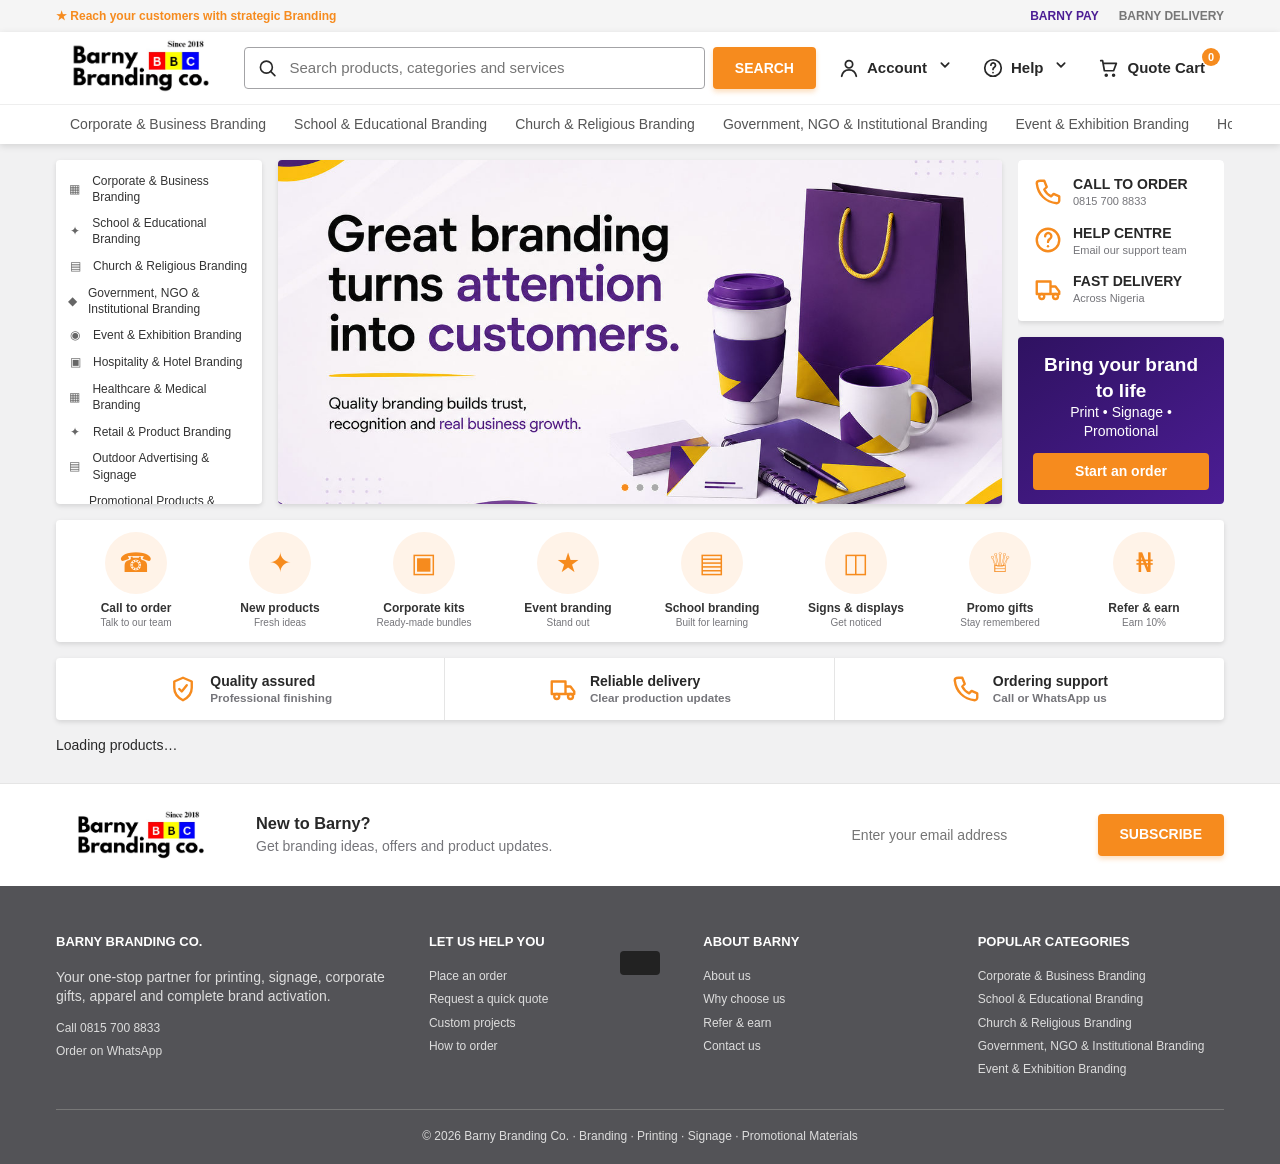
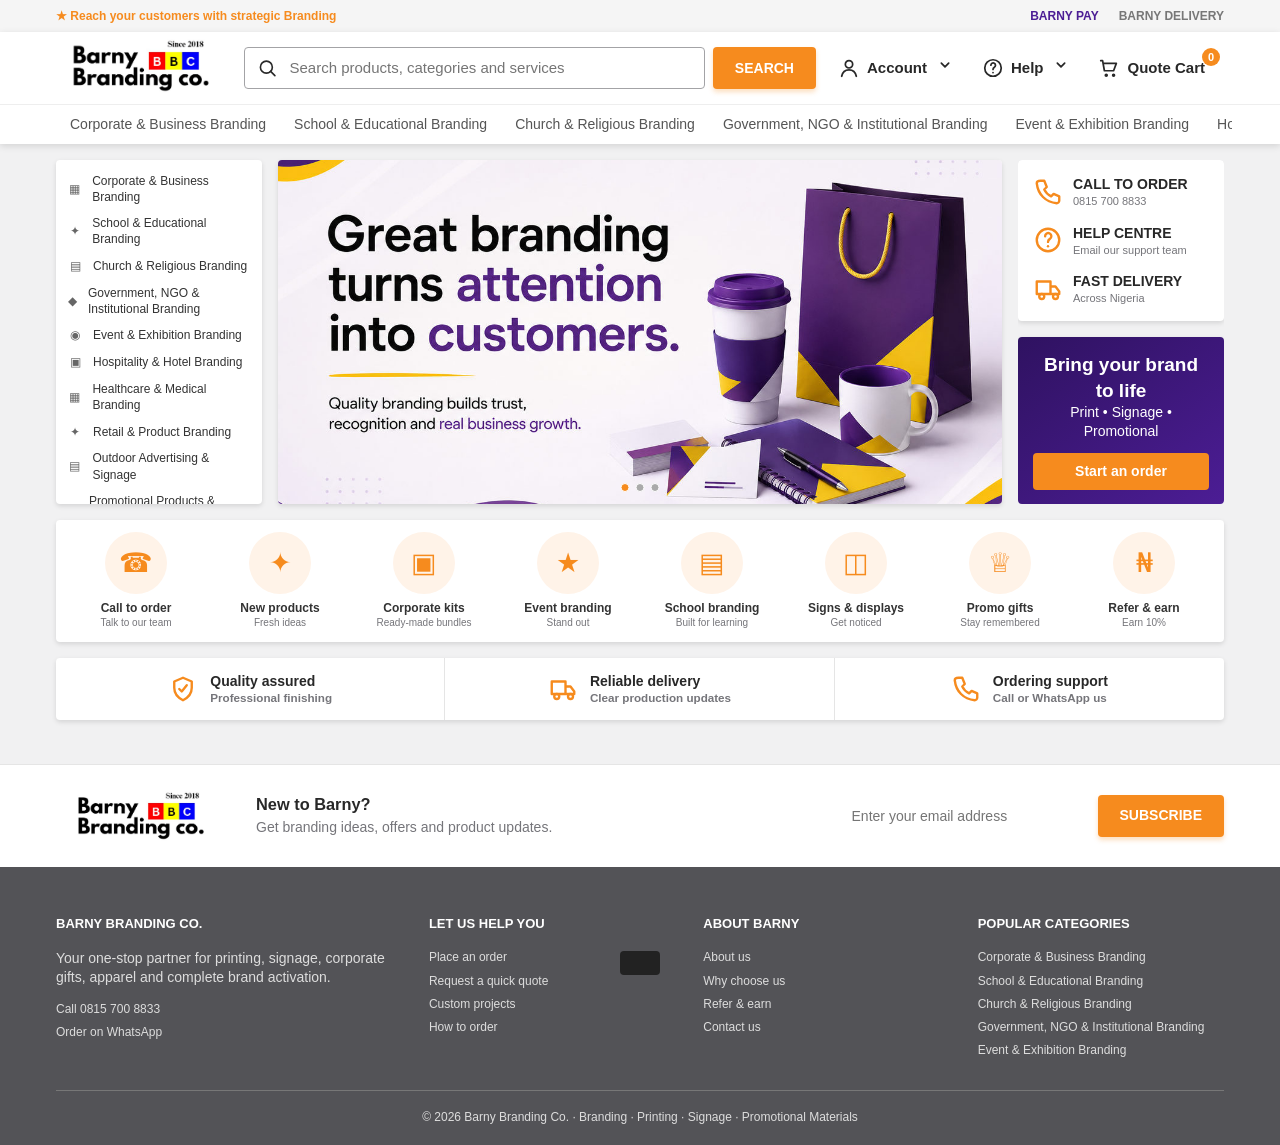
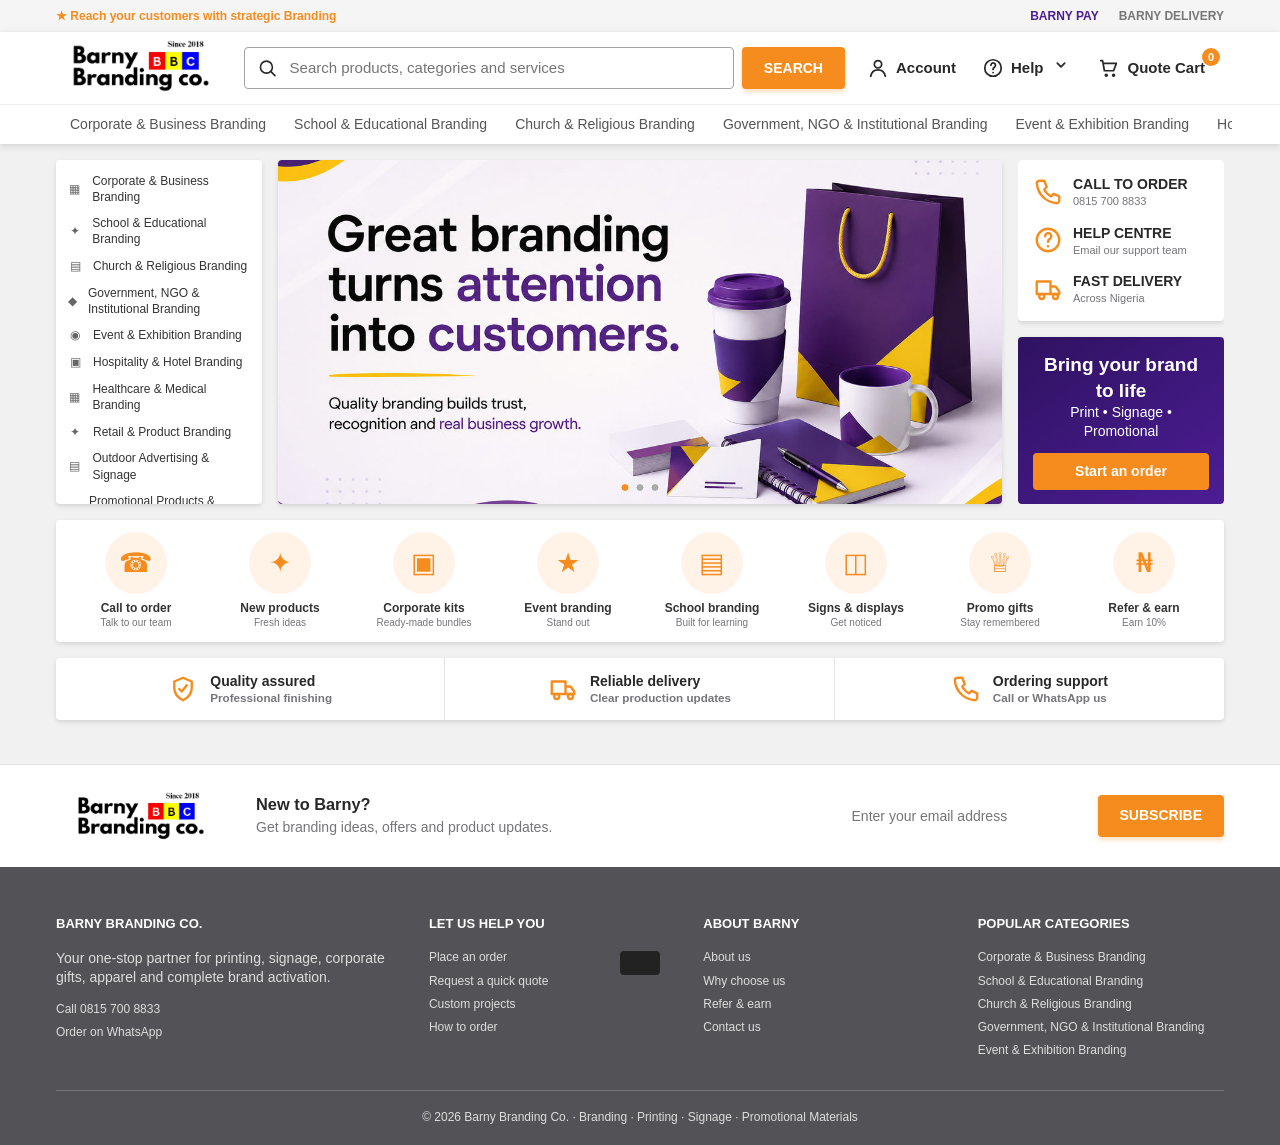
